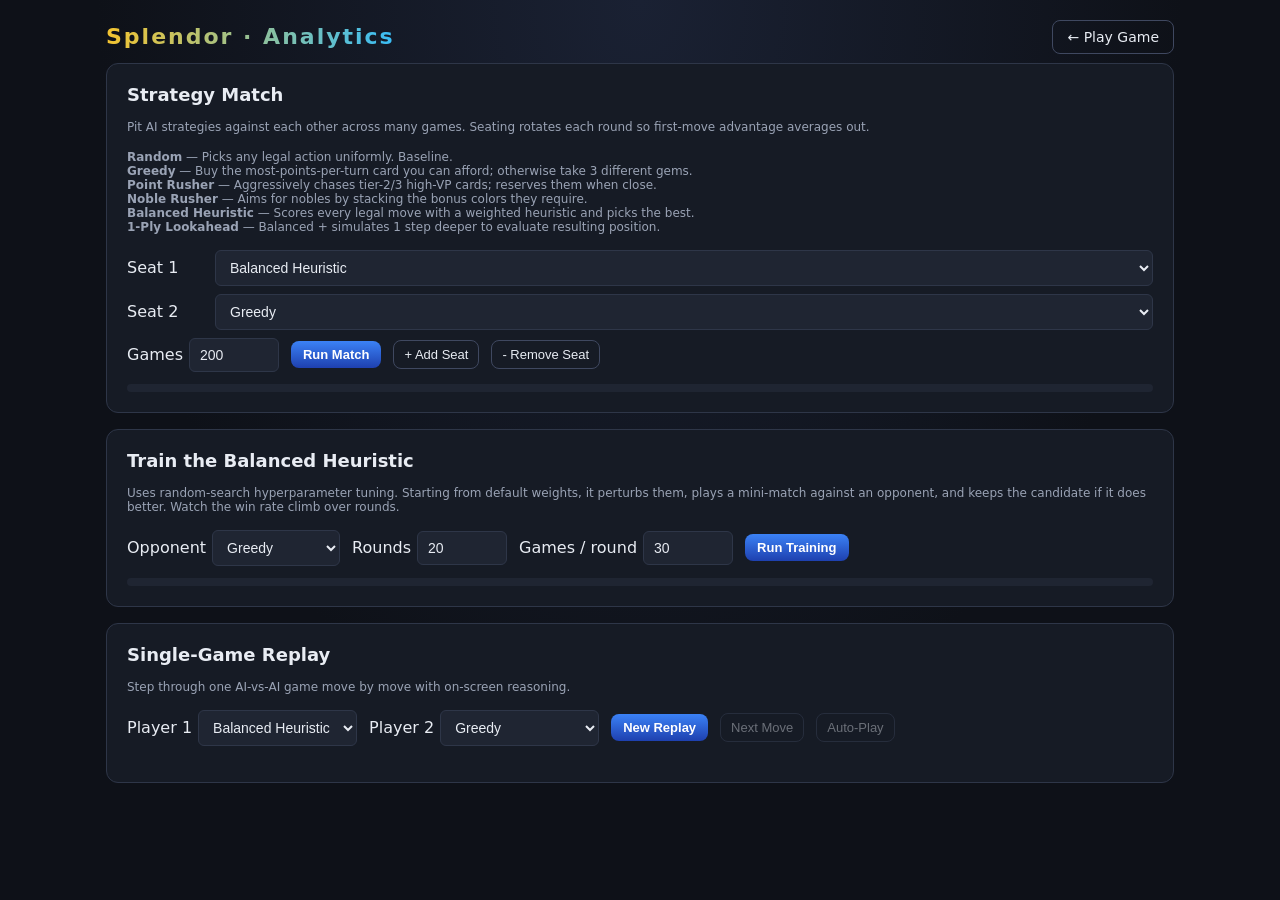
==== splendor/analytics.html @ eab37202 "feat: add Splendor web game with AI strategies, simulator, and analytics Self-contained static web a" ====
<!DOCTYPE html>
<html lang="en">
<head>
<meta charset="UTF-8" />
<meta name="viewport" content="width=device-width, initial-scale=1.0" />
<title>Splendor — Strategy Analytics</title>
<link rel="stylesheet" href="style.css" />
<style>
  .analytics {
    max-width: 1100px;
    margin: 0 auto;
    padding: 24px 16px;
  }
  .analytics h1 {
    font-size: 28px;
    background: linear-gradient(90deg, #f4c430, #38bdf8);
    -webkit-background-clip: text;
    background-clip: text;
    color: transparent;
    margin: 0 0 8px;
  }
  .panel {
    background: var(--bg-1);
    border: 1px solid var(--border);
    border-radius: 12px;
    padding: 20px;
    margin-bottom: 16px;
  }
  .panel h2 { margin-top: 0; font-size: 18px; }
  .form-row {
    display: flex;
    gap: 12px;
    align-items: center;
    flex-wrap: wrap;
    margin-bottom: 12px;
  }
  .form-row label { display: flex; align-items: center; gap: 6px; }
  .seat-row {
    display: grid;
    grid-template-columns: 80px 1fr;
    gap: 8px;
    align-items: center;
    margin-bottom: 8px;
  }
  select {
    background: var(--bg-2);
    border: 1px solid var(--border);
    color: var(--text);
    padding: 8px 10px;
    border-radius: 6px;
    font-size: 14px;
  }
  input[type="number"] {
    background: var(--bg-2);
    border: 1px solid var(--border);
    color: var(--text);
    padding: 8px 10px;
    border-radius: 6px;
    font-size: 14px;
    width: 90px;
  }
  .progress-bar {
    background: var(--bg-2);
    border-radius: 999px;
    height: 8px;
    overflow: hidden;
    margin-top: 8px;
  }
  .progress-bar > div {
    height: 100%;
    background: linear-gradient(90deg, #38bdf8, #f4c430);
    width: 0%;
    transition: width 0.15s;
  }
  table.stats {
    width: 100%;
    border-collapse: collapse;
    font-size: 13px;
    margin-top: 12px;
  }
  table.stats th, table.stats td {
    padding: 8px 10px;
    border-bottom: 1px solid var(--border);
    text-align: left;
  }
  table.stats th {
    color: var(--text-dim);
    font-weight: 600;
    text-transform: uppercase;
    font-size: 11px;
    letter-spacing: 1px;
  }
  table.stats td.num { text-align: right; font-family: ui-monospace, monospace; }
  .winbar-cell { width: 200px; }
  .winbar {
    background: var(--bg-2);
    border-radius: 4px;
    height: 16px;
    width: 100%;
    overflow: hidden;
    position: relative;
  }
  .winbar > div {
    height: 100%;
    background: linear-gradient(90deg, #4ea865, #38bdf8);
  }
  .winbar > span {
    position: absolute;
    inset: 0;
    display: flex;
    align-items: center;
    justify-content: center;
    font-size: 11px;
    font-weight: 700;
    color: white;
    text-shadow: 0 1px 1px rgba(0,0,0,0.5);
  }
  .action-bar {
    display: flex;
    height: 14px;
    border-radius: 4px;
    overflow: hidden;
    background: var(--bg-2);
    margin-top: 4px;
    width: 220px;
  }
  .action-bar > div {
    height: 100%;
    transition: width 0.2s;
  }
  .legend { display: flex; gap: 12px; flex-wrap: wrap; margin-top: 8px; font-size: 11px; color: var(--text-dim); }
  .legend span { display: inline-flex; align-items: center; gap: 4px; }
  .legend .swatch { width: 12px; height: 12px; border-radius: 2px; display: inline-block; }
  .strategy-desc {
    font-size: 12px;
    color: var(--text-dim);
    margin-bottom: 16px;
  }
  .topbar a, .topbar h2 { text-decoration: none; }
  .training-history {
    max-height: 200px;
    overflow-y: auto;
    font-family: ui-monospace, monospace;
    font-size: 12px;
    background: var(--bg-2);
    border: 1px solid var(--border);
    border-radius: 6px;
    padding: 8px;
    margin-top: 10px;
  }
  .training-history .row { padding: 2px 4px; }
  .training-history .row.accepted { color: var(--success); font-weight: 700; }
  .weights-grid {
    display: grid;
    grid-template-columns: repeat(2, 1fr);
    gap: 6px 14px;
    font-family: ui-monospace, monospace;
    font-size: 12px;
    margin-top: 12px;
  }
  .weights-grid div { padding: 4px 0; border-bottom: 1px dashed var(--border); }
  .weights-grid .key { color: var(--text-dim); }
  .weights-grid .delta-up { color: var(--success); }
  .weights-grid .delta-down { color: var(--danger); }
</style>
</head>
<body>
<div class="analytics">
  <header class="topbar">
    <div class="topbar-left">
      <h2 class="brand">Splendor · Analytics</h2>
    </div>
    <div class="topbar-right">
      <a href="index.html" class="ghost-btn" style="text-decoration:none;">← Play Game</a>
    </div>
  </header>

  <section class="panel">
    <h2>Strategy Match</h2>
    <p class="strategy-desc">Pit AI strategies against each other across many games. Seating rotates each round so first-move advantage averages out.</p>

    <div id="strategy-list" class="strategy-desc"></div>

    <div id="seats"></div>

    <div class="form-row">
      <label>Games <input type="number" id="games" value="200" min="10" max="5000" step="10" /></label>
      <button id="run-match" class="primary-btn small">Run Match</button>
      <button id="add-seat" class="ghost-btn small">+ Add Seat</button>
      <button id="remove-seat" class="ghost-btn small">- Remove Seat</button>
    </div>

    <div class="progress-bar"><div id="match-progress"></div></div>

    <div id="match-results"></div>
  </section>

  <section class="panel">
    <h2>Train the Balanced Heuristic</h2>
    <p class="strategy-desc">Uses random-search hyperparameter tuning. Starting from default weights, it perturbs them, plays a mini-match against an opponent, and keeps the candidate if it does better. Watch the win rate climb over rounds.</p>

    <div class="form-row">
      <label>Opponent
        <select id="train-opponent">
          <option value="greedy" selected>Greedy</option>
          <option value="points">Point Rusher</option>
          <option value="nobleRusher">Noble Rusher</option>
          <option value="random">Random</option>
        </select>
      </label>
      <label>Rounds <input type="number" id="train-rounds" value="20" min="3" max="200" /></label>
      <label>Games / round <input type="number" id="train-games" value="30" min="5" max="200" /></label>
      <button id="run-train" class="primary-btn small">Run Training</button>
    </div>

    <div class="progress-bar"><div id="train-progress"></div></div>

    <div id="train-results"></div>
  </section>

  <section class="panel">
    <h2>Single-Game Replay</h2>
    <p class="strategy-desc">Step through one AI-vs-AI game move by move with on-screen reasoning.</p>
    <div class="form-row">
      <label>Player 1 <select id="replay-p1"></select></label>
      <label>Player 2 <select id="replay-p2"></select></label>
      <button id="replay-start" class="primary-btn small">New Replay</button>
      <button id="replay-step" class="ghost-btn small" disabled>Next Move</button>
      <button id="replay-auto" class="ghost-btn small" disabled>Auto-Play</button>
    </div>
    <div id="replay-status" class="strategy-desc"></div>
    <div id="replay-board"></div>
  </section>
</div>

<script src="data.js"></script>
<script src="game.js"></script>
<script src="ai.js"></script>
<script src="sim.js"></script>
<script src="analytics.js"></script>
</body>
</html>
---- splendor/style.css ----
:root {
  --bg-0: #0e1118;
  --bg-1: #161b25;
  --bg-2: #1f2532;
  --bg-3: #2a3142;
  --border: #2e3648;
  --border-strong: #3f4860;
  --text: #e8ecf3;
  --text-dim: #9aa3b5;
  --accent: #f4c430;
  --accent-2: #38bdf8;
  --danger: #d65353;
  --success: #4ea865;

  --gem-white: #ece7d8;
  --gem-blue: #2a5ca8;
  --gem-green: #2e8a55;
  --gem-red: #b83a32;
  --gem-black: #1a1a1f;
  --gem-gold: #e5b841;

  --shadow-card: 0 4px 12px rgba(0, 0, 0, 0.45);
  --shadow-lift: 0 8px 24px rgba(0, 0, 0, 0.55);
}

* { box-sizing: border-box; }

html, body {
  margin: 0;
  padding: 0;
  font-family: "Inter", "Segoe UI", Roboto, system-ui, sans-serif;
  background: radial-gradient(ellipse at top, #1a2133 0%, var(--bg-0) 60%);
  color: var(--text);
  min-height: 100vh;
}

.screen { min-height: 100vh; }
.hidden { display: none !important; }

/* ---------- Setup screen ---------- */

#setup {
  display: flex;
  align-items: center;
  justify-content: center;
  padding: 40px 20px;
}

.setup-card {
  width: 100%;
  max-width: 520px;
  background: var(--bg-1);
  border: 1px solid var(--border);
  border-radius: 16px;
  padding: 36px;
  box-shadow: var(--shadow-lift);
}

.title {
  margin: 0 0 4px;
  font-size: 44px;
  letter-spacing: 2px;
  font-weight: 800;
  background: linear-gradient(90deg, #f4c430, #38bdf8);
  -webkit-background-clip: text;
  background-clip: text;
  color: transparent;
}

.tagline {
  margin: 0 0 24px;
  color: var(--text-dim);
}

.setup-section { margin-bottom: 20px; }
.setup-section h3 {
  margin: 0 0 8px;
  font-size: 13px;
  text-transform: uppercase;
  letter-spacing: 1.5px;
  color: var(--text-dim);
}

.radio-row { display: flex; flex-direction: column; gap: 8px; }
.radio-row label {
  display: flex; align-items: center; gap: 8px;
  padding: 10px 12px;
  background: var(--bg-2);
  border: 1px solid var(--border);
  border-radius: 8px;
  cursor: pointer;
}
.radio-row label:hover { border-color: var(--border-strong); }

input[type="text"] {
  width: 100%;
  padding: 12px 14px;
  background: var(--bg-2);
  border: 1px solid var(--border);
  border-radius: 8px;
  color: var(--text);
  font-size: 15px;
}
input[type="text"]:focus { outline: none; border-color: var(--accent-2); }

.primary-btn {
  background: linear-gradient(180deg, #3b82f6, #1e40af);
  border: none;
  color: white;
  padding: 12px 20px;
  border-radius: 8px;
  font-weight: 600;
  font-size: 15px;
  cursor: pointer;
  width: 100%;
  transition: transform 0.06s ease;
}
.primary-btn:hover:not(:disabled) { transform: translateY(-1px); }
.primary-btn:disabled { opacity: 0.5; cursor: not-allowed; }
.primary-btn.small { padding: 6px 12px; font-size: 13px; width: auto; }

.ghost-btn {
  background: transparent;
  border: 1px solid var(--border-strong);
  color: var(--text);
  padding: 8px 14px;
  border-radius: 8px;
  cursor: pointer;
  font-size: 14px;
}
.ghost-btn:hover { background: var(--bg-2); }
.ghost-btn.small { padding: 6px 10px; font-size: 13px; }
.ghost-btn:disabled { opacity: 0.4; cursor: not-allowed; }

.rules {
  margin-top: 22px;
  background: var(--bg-2);
  border: 1px solid var(--border);
  border-radius: 8px;
  padding: 10px 14px;
}
.rules summary { cursor: pointer; font-weight: 600; color: var(--text-dim); }
.rules-body { margin-top: 10px; color: var(--text-dim); font-size: 14px; line-height: 1.5; }
.rules-body strong { color: var(--text); }

/* ---------- Game screen ---------- */

#game {
  padding: 16px;
  max-width: 1400px;
  margin: 0 auto;
}

.topbar {
  display: flex;
  justify-content: space-between;
  align-items: center;
  margin-bottom: 14px;
}
.topbar-left { display: flex; align-items: center; gap: 14px; }
.brand {
  margin: 0;
  font-size: 22px;
  letter-spacing: 2px;
  background: linear-gradient(90deg, #f4c430, #38bdf8);
  -webkit-background-clip: text;
  background-clip: text;
  color: transparent;
}

.pill {
  background: var(--bg-2);
  border: 1px solid var(--border);
  padding: 6px 12px;
  border-radius: 20px;
  font-size: 13px;
  color: var(--text-dim);
}
.pill.active { border-color: var(--accent); color: var(--accent); }

.board {
  display: grid;
  grid-template-columns: 220px 1fr;
  gap: 16px;
  margin-bottom: 16px;
}

/* ---------- Gem supply ---------- */

.supply-col h3 {
  margin: 0 0 10px;
  font-size: 13px;
  text-transform: uppercase;
  letter-spacing: 1.5px;
  color: var(--text-dim);
}

.gem-supply {
  display: flex;
  flex-direction: column;
  gap: 8px;
  background: var(--bg-1);
  border: 1px solid var(--border);
  border-radius: 12px;
  padding: 12px;
}

.gem-pile {
  display: flex;
  align-items: center;
  gap: 10px;
  padding: 8px;
  border: 1px solid var(--border);
  border-radius: 8px;
  background: var(--bg-2);
  cursor: pointer;
  transition: border-color 0.1s;
}
.gem-pile:hover:not(.disabled) { border-color: var(--border-strong); }
.gem-pile.selectable { border-color: var(--accent-2); box-shadow: 0 0 0 1px var(--accent-2); }
.gem-pile.disabled { opacity: 0.4; cursor: not-allowed; }

.gem {
  width: 34px; height: 34px;
  border-radius: 50%;
  display: inline-flex;
  align-items: center;
  justify-content: center;
  font-weight: 700;
  font-size: 14px;
  flex-shrink: 0;
  box-shadow: inset 0 -3px 6px rgba(0,0,0,0.3), inset 0 2px 4px rgba(255,255,255,0.25);
}
.gem.small { width: 22px; height: 22px; font-size: 11px; }
.gem.tiny { width: 18px; height: 18px; font-size: 10px; }

.gem.white  { background: radial-gradient(circle at 30% 30%, #ffffff, var(--gem-white)); color: #2a2a2a; }
.gem.blue   { background: radial-gradient(circle at 30% 30%, #5b8ed4, var(--gem-blue)); color: white; }
.gem.green  { background: radial-gradient(circle at 30% 30%, #5cb87f, var(--gem-green)); color: white; }
.gem.red    { background: radial-gradient(circle at 30% 30%, #e2665e, var(--gem-red)); color: white; }
.gem.black  { background: radial-gradient(circle at 30% 30%, #4a4a55, var(--gem-black)); color: white; }
.gem.gold   { background: radial-gradient(circle at 30% 30%, #fff3b0, var(--gem-gold)); color: #5a4400; }

.gem-pile-count {
  margin-left: auto;
  font-weight: 700;
  color: var(--text);
  font-size: 14px;
  min-width: 18px;
  text-align: right;
}
.gem-pile-label {
  font-size: 12px;
  color: var(--text-dim);
  text-transform: capitalize;
}

.pending-panel {
  margin-top: 12px;
  background: var(--bg-1);
  border: 1px solid var(--border);
  border-radius: 12px;
  padding: 12px;
}
.pending-label {
  font-size: 11px;
  text-transform: uppercase;
  color: var(--text-dim);
  letter-spacing: 1.2px;
  margin-bottom: 8px;
}
.pending-gems {
  display: flex;
  gap: 6px;
  min-height: 34px;
  margin-bottom: 8px;
  flex-wrap: wrap;
}
.pending-gems .empty-slot {
  font-size: 12px;
  color: var(--text-dim);
  align-self: center;
}
.pending-actions { display: flex; gap: 6px; }

/* ---------- Nobles ---------- */

.nobles-row {
  display: flex;
  gap: 10px;
  margin-bottom: 14px;
  flex-wrap: wrap;
}

.noble-card {
  width: 92px;
  height: 92px;
  background: linear-gradient(135deg, #efe4c2, #c9b382);
  border-radius: 10px;
  padding: 8px;
  color: #3a2c10;
  box-shadow: var(--shadow-card);
  display: flex;
  flex-direction: column;
  justify-content: space-between;
  border: 2px solid #b59a64;
  position: relative;
}
.noble-card .pts {
  font-size: 18px;
  font-weight: 800;
}
.noble-card .req {
  display: flex;
  gap: 3px;
  flex-wrap: wrap;
}
.noble-card .req .gem.tiny { border: 1px solid rgba(0,0,0,0.25); }

/* ---------- Tiers / Cards ---------- */

.tiers {
  display: flex;
  flex-direction: column;
  gap: 10px;
}

.tier-row {
  display: grid;
  grid-template-columns: 72px repeat(4, 1fr);
  gap: 10px;
  align-items: stretch;
}

.deck {
  background: linear-gradient(160deg, var(--bg-3), var(--bg-2));
  border: 1px solid var(--border-strong);
  border-radius: 10px;
  color: var(--text-dim);
  display: flex;
  flex-direction: column;
  justify-content: center;
  align-items: center;
  cursor: pointer;
  min-height: 130px;
  font-size: 13px;
  text-transform: uppercase;
  letter-spacing: 1px;
  transition: border-color 0.1s;
}
.deck:hover:not(.disabled) { border-color: var(--accent-2); color: var(--text); }
.deck.disabled { opacity: 0.5; cursor: not-allowed; }
.deck .tier-name { font-weight: 700; }
.deck .deck-count { font-size: 22px; color: var(--text); margin-top: 6px; }

.dev-card {
  background: linear-gradient(170deg, var(--bg-2), var(--bg-1));
  border: 1px solid var(--border);
  border-radius: 10px;
  padding: 8px;
  min-height: 130px;
  display: flex;
  flex-direction: column;
  justify-content: space-between;
  cursor: pointer;
  position: relative;
  transition: transform 0.08s, border-color 0.1s;
  box-shadow: var(--shadow-card);
}
.dev-card:hover { transform: translateY(-2px); border-color: var(--border-strong); }
.dev-card.affordable { border-color: var(--success); box-shadow: 0 0 0 1px var(--success), var(--shadow-card); }
.dev-card.selected { border-color: var(--accent); box-shadow: 0 0 0 2px var(--accent); }

.dev-card-head {
  display: flex;
  justify-content: space-between;
  align-items: center;
}
.dev-card-bonus {
  width: 28px; height: 28px;
  border-radius: 6px;
  display: inline-flex;
  align-items: center; justify-content: center;
  font-weight: 800;
  font-size: 13px;
}
.dev-card-pts {
  font-size: 22px;
  font-weight: 800;
  color: var(--text);
  min-width: 16px;
  text-align: right;
}
.dev-card-pts.zero { color: transparent; }

.dev-card-cost {
  display: flex;
  flex-direction: column;
  gap: 3px;
  align-items: flex-start;
}
.cost-row { display: flex; align-items: center; gap: 6px; }
.cost-row .gem.small { border: 1px solid rgba(255,255,255,0.08); }
.cost-row .cost-num { font-size: 12px; color: var(--text); font-weight: 600; min-width: 10px; }

/* Bonus color chips (card top-left) */
.dev-card-bonus.white { background: linear-gradient(145deg, #ffffff, var(--gem-white)); color: #2a2a2a; }
.dev-card-bonus.blue  { background: linear-gradient(145deg, #5b8ed4, var(--gem-blue)); color: white; }
.dev-card-bonus.green { background: linear-gradient(145deg, #5cb87f, var(--gem-green)); color: white; }
.dev-card-bonus.red   { background: linear-gradient(145deg, #e2665e, var(--gem-red)); color: white; }
.dev-card-bonus.black { background: linear-gradient(145deg, #4a4a55, var(--gem-black)); color: white; }

.card-actions {
  position: absolute;
  bottom: -14px;
  left: 0; right: 0;
  display: flex;
  justify-content: center;
  gap: 6px;
  z-index: 2;
}

/* ---------- Players ---------- */

.players-row {
  display: grid;
  grid-template-columns: repeat(auto-fit, minmax(260px, 1fr));
  gap: 12px;
  margin-bottom: 14px;
}

.player-panel {
  background: var(--bg-1);
  border: 1px solid var(--border);
  border-radius: 12px;
  padding: 12px;
}
.player-panel.active {
  border-color: var(--accent);
  box-shadow: 0 0 0 1px var(--accent);
}

.player-header {
  display: flex;
  justify-content: space-between;
  align-items: baseline;
  margin-bottom: 10px;
}
.player-name { font-weight: 700; font-size: 16px; }
.player-name .badge {
  display: inline-block;
  font-size: 10px;
  background: var(--bg-3);
  color: var(--text-dim);
  padding: 2px 6px;
  border-radius: 4px;
  margin-left: 6px;
  text-transform: uppercase;
  letter-spacing: 1px;
}
.player-pts {
  font-size: 22px;
  font-weight: 800;
  color: var(--accent);
}

.player-row-label {
  font-size: 10px;
  text-transform: uppercase;
  letter-spacing: 1.2px;
  color: var(--text-dim);
  margin: 8px 0 4px;
}

.player-tokens, .player-bonuses {
  display: flex;
  gap: 6px;
  flex-wrap: wrap;
}
.token-chip {
  display: flex;
  align-items: center;
  gap: 4px;
  background: var(--bg-2);
  border: 1px solid var(--border);
  border-radius: 14px;
  padding: 3px 6px;
  font-size: 12px;
}
.token-chip .gem.tiny { margin: 0; }
.token-chip .count { font-weight: 600; min-width: 8px; }

.player-reserved {
  display: flex;
  gap: 6px;
  flex-wrap: wrap;
  margin-top: 6px;
}
.reserved-card {
  width: 76px;
  min-height: 96px;
  background: linear-gradient(170deg, var(--bg-2), var(--bg-1));
  border: 1px solid var(--border);
  border-radius: 8px;
  padding: 6px;
  font-size: 11px;
  display: flex;
  flex-direction: column;
  justify-content: space-between;
  cursor: pointer;
  position: relative;
}
.reserved-card .dev-card-head { margin-bottom: 4px; }
.reserved-card .dev-card-bonus { width: 20px; height: 20px; font-size: 11px; }
.reserved-card .dev-card-pts { font-size: 14px; }
.reserved-card.affordable { border-color: var(--success); }

.player-nobles {
  display: flex;
  gap: 4px;
  margin-top: 6px;
}
.noble-mini {
  width: 36px; height: 36px;
  border-radius: 6px;
  background: linear-gradient(135deg, #efe4c2, #c9b382);
  border: 1px solid #b59a64;
  display: flex; align-items: center; justify-content: center;
  color: #3a2c10;
  font-weight: 800;
  font-size: 14px;
}

/* ---------- Status and log ---------- */

.status-bar {
  min-height: 36px;
  padding: 10px 14px;
  background: var(--bg-2);
  border: 1px solid var(--border);
  border-radius: 8px;
  font-size: 14px;
  margin-bottom: 10px;
}

.log {
  max-height: 140px;
  overflow-y: auto;
  font-size: 12px;
  color: var(--text-dim);
  background: var(--bg-1);
  border: 1px solid var(--border);
  border-radius: 8px;
  padding: 10px;
  font-family: "JetBrains Mono", ui-monospace, monospace;
}
.log .entry { padding: 2px 0; }
.log .entry.turn { color: var(--accent-2); }

/* ---------- Modal ---------- */

.modal-overlay {
  position: fixed;
  inset: 0;
  background: rgba(0,0,0,0.65);
  display: flex;
  align-items: center;
  justify-content: center;
  z-index: 100;
}
.modal {
  background: var(--bg-1);
  border: 1px solid var(--border);
  border-radius: 12px;
  padding: 24px;
  max-width: 520px;
  width: 90%;
  box-shadow: var(--shadow-lift);
}
.modal h2 { margin-top: 0; }
.modal-actions {
  display: flex; gap: 8px; justify-content: flex-end;
  margin-top: 16px;
}
.gold-choice {
  display: flex; gap: 8px; flex-wrap: wrap;
  margin-top: 12px;
}
.gold-choice button {
  background: var(--bg-2);
  border: 1px solid var(--border);
  color: var(--text);
  padding: 8px 10px;
  border-radius: 6px;
  cursor: pointer;
  display: flex; align-items: center; gap: 6px;
}
.gold-choice button:hover:not(:disabled) { border-color: var(--accent); }
.gold-choice button:disabled { opacity: 0.3; cursor: not-allowed; }
.gold-choice button.selected { border-color: var(--accent); background: var(--bg-3); }

/* ---------- Responsive ---------- */

@media (max-width: 900px) {
  .board { grid-template-columns: 1fr; }
  .tier-row { grid-template-columns: 60px repeat(4, 1fr); }
  .dev-card { min-height: 110px; }
}
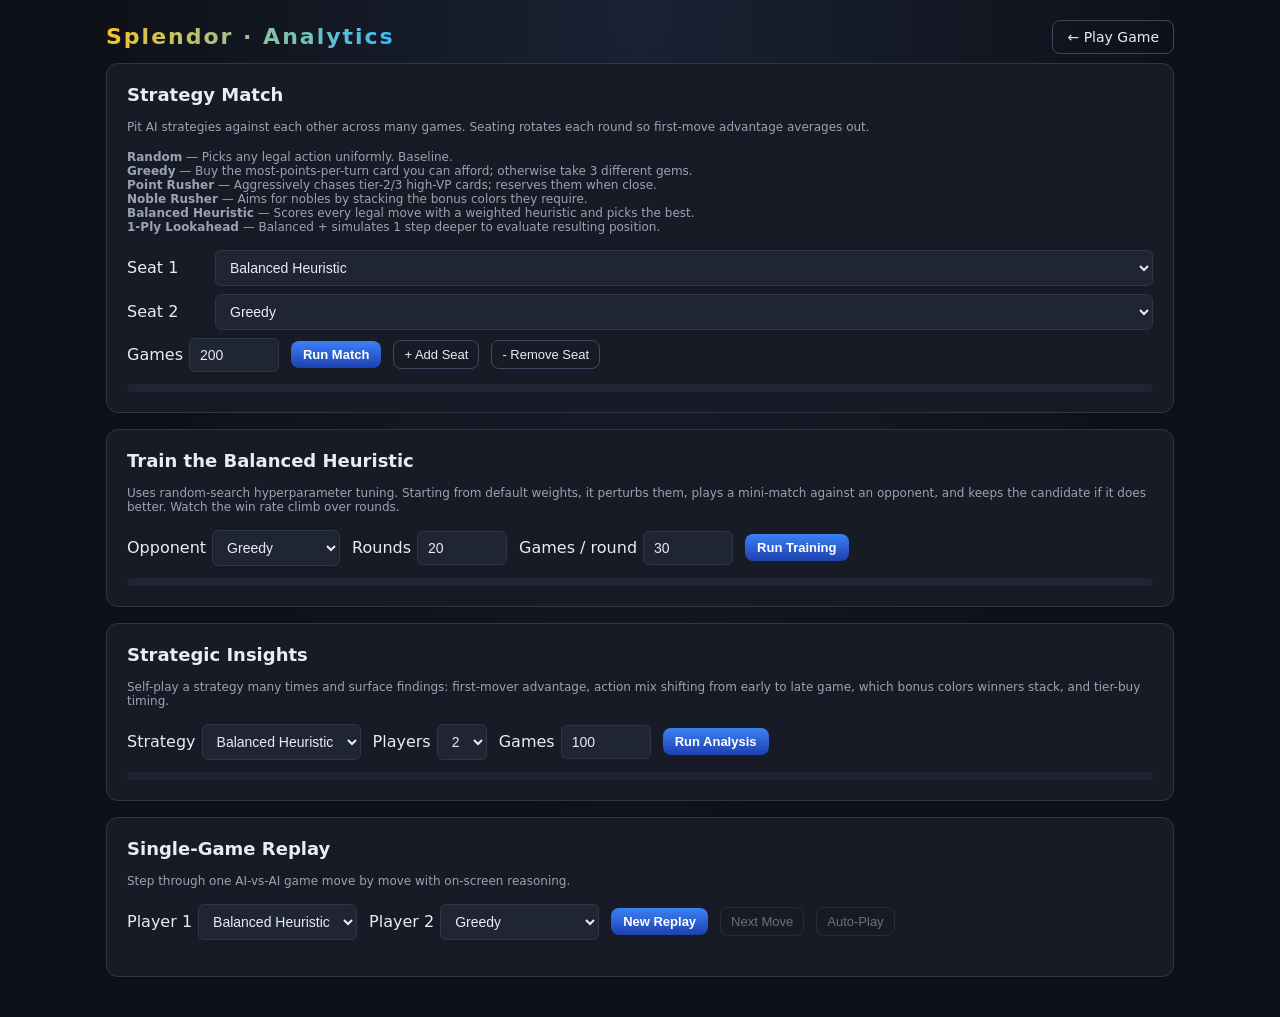
==== commit 6c8fac04: "feat(splendor): tests, CI, seedable RNG, trained weights, insights, a11y Iteration on the Splendor a" ====
--- a/splendor/analytics.html
+++ b/splendor/analytics.html
@@ -219,6 +219,28 @@
   </section>
 
   <section class="panel">
+    <h2>Strategic Insights</h2>
+    <p class="strategy-desc">Self-play a strategy many times and surface findings: first-mover advantage, action mix shifting from early to late game, which bonus colors winners stack, and tier-buy timing.</p>
+
+    <div class="form-row">
+      <label>Strategy
+        <select id="insights-strategy"></select>
+      </label>
+      <label>Players
+        <select id="insights-players">
+          <option value="2" selected>2</option>
+          <option value="3">3</option>
+          <option value="4">4</option>
+        </select>
+      </label>
+      <label>Games <input type="number" id="insights-games" value="100" min="20" max="2000" step="10" /></label>
+      <button id="run-insights" class="primary-btn small">Run Analysis</button>
+    </div>
+    <div class="progress-bar"><div id="insights-progress"></div></div>
+    <div id="insights-results"></div>
+  </section>
+
+  <section class="panel">
     <h2>Single-Game Replay</h2>
     <p class="strategy-desc">Step through one AI-vs-AI game move by move with on-screen reasoning.</p>
     <div class="form-row">
